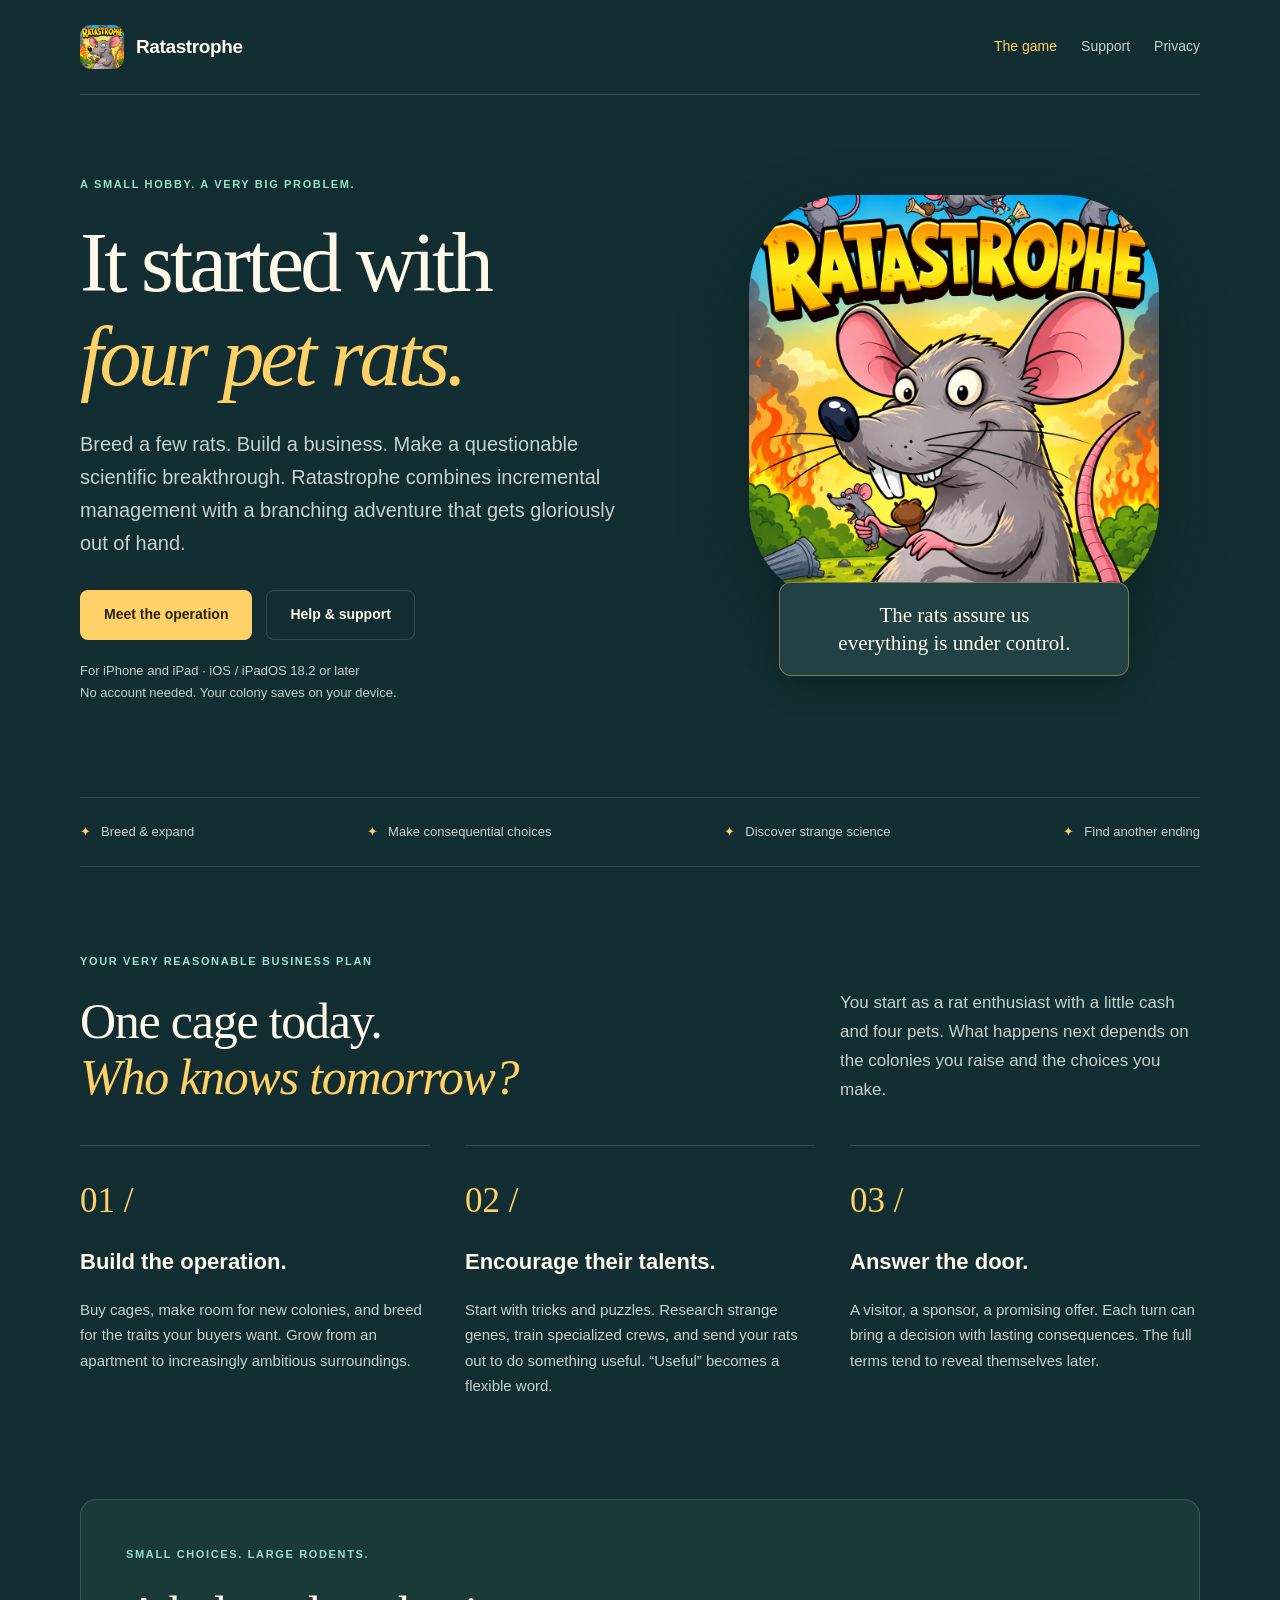
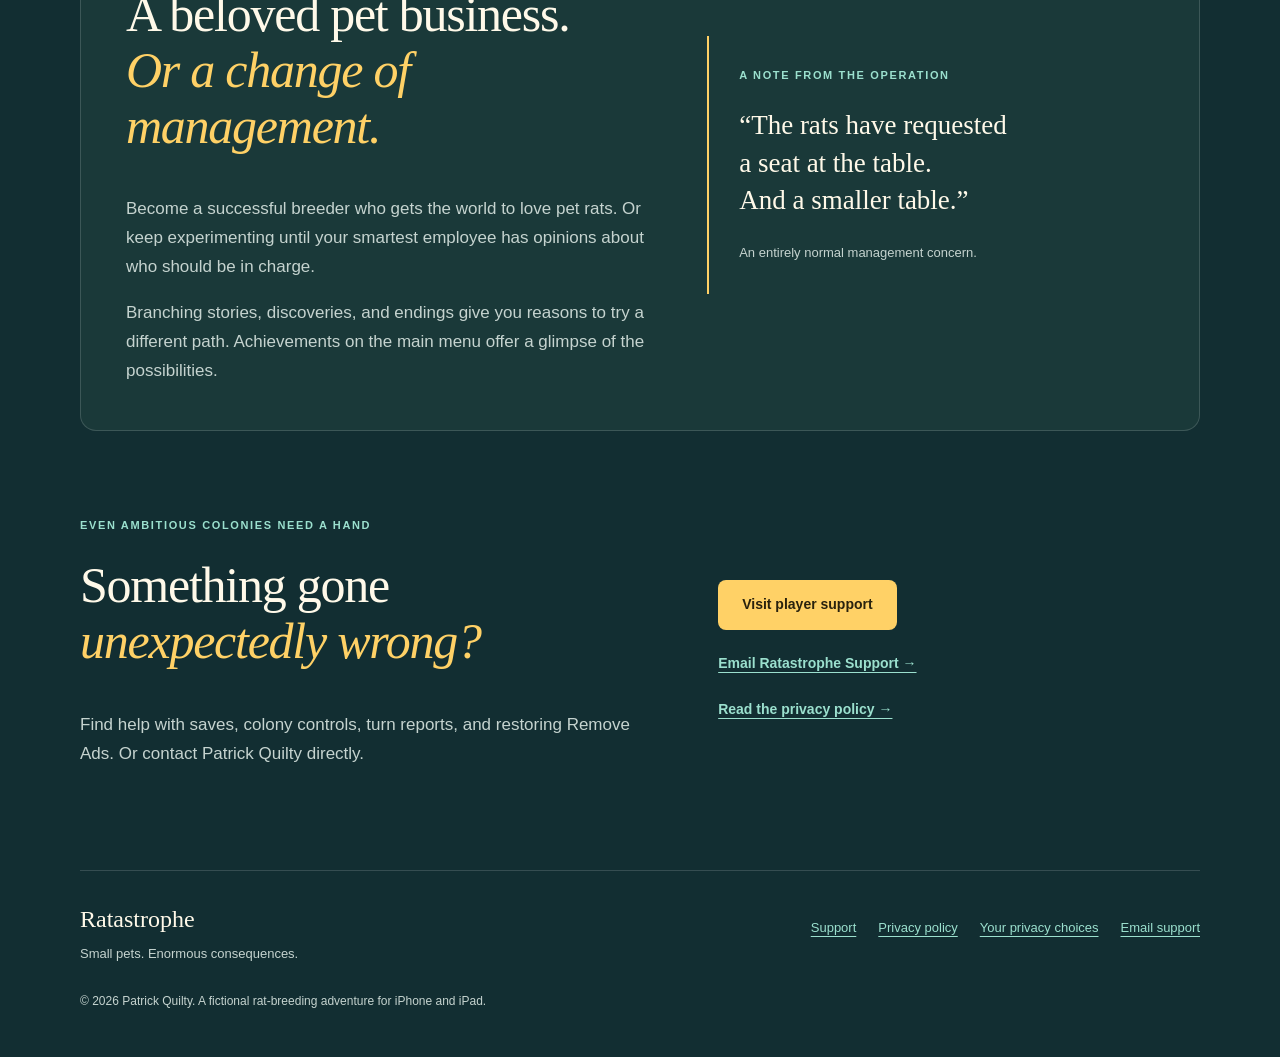
==== docs/index.html @ 92bd3326 "Add Ratastrophe game, support, and privacy website" ====
<!doctype html>
<html lang="en">
<head>
  <meta charset="utf-8">
  <meta name="viewport" content="width=device-width, initial-scale=1">
  <meta name="description" content="Ratastrophe is an incremental rat-breeding game with branching stories and increasingly unreasonable consequences. Official app information, support, and privacy policy.">
  <meta name="theme-color" content="#122e32">
  <title>Ratastrophe — A small hobby. A very big problem.</title>
  <link rel="canonical" href="https://pquilty79.github.io/ratastrophe-site/">
  <link rel="icon" type="image/png" href="assets/app-icon.png">
  <link rel="apple-touch-icon" href="assets/app-icon.png">
  <meta property="og:title" content="Ratastrophe — A small hobby. A very big problem.">
  <meta property="og:description" content="Breed a few rats. Build a business. Discover just how far a perfectly reasonable hobby can go.">
  <meta property="og:type" content="website">
  <meta property="og:url" content="https://pquilty79.github.io/ratastrophe-site/">
  <meta property="og:image" content="https://pquilty79.github.io/ratastrophe-site/assets/app-icon.png">
  <link rel="stylesheet" href="styles.css">
</head>
<body>
  <a class="skip" href="#main">Skip to content</a>
  <div class="wrap">
    <header class="site-header">
      <a class="brand" href="./"><img src="assets/app-icon.png" alt="" width="44" height="44">Ratastrophe</a>
      <nav aria-label="Main navigation"><a href="./" aria-current="page">The game</a><a href="support.html">Support</a><a href="privacy.html">Privacy</a></nav>
    </header>
    <main id="main">
      <section class="hero">
        <div>
          <p class="eyebrow">A small hobby. A very big problem.</p>
          <h1>It started with<br><em>four pet rats.</em></h1>
          <p class="lede">Breed a few rats. Build a business. Make a questionable scientific breakthrough. Ratastrophe combines incremental management with a branching adventure that gets gloriously out of hand.</p>
          <div class="actions"><a class="button" href="#the-game">Meet the operation</a><a class="button secondary" href="support.html">Help &amp; support</a></div>
          <p class="small">For iPhone and iPad · iOS / iPadOS 18.2 or later<br>No account needed. Your colony saves on your device.</p>
        </div>
        <div class="hero-art">
          <img class="hero-icon" src="assets/app-icon.png" alt="A grinning cartoon rat surrounded by smaller rats, beneath the yellow Ratastrophe logo" width="1024" height="1024" fetchpriority="high">
          <p class="art-note">The rats assure us<br>everything is under control.</p>
        </div>
      </section>
      <div class="ribbon" aria-label="Game highlights"><span>Breed &amp; expand</span><span>Make consequential choices</span><span>Discover strange science</span><span>Find another ending</span></div>
      <section class="section" id="the-game">
        <div class="section-top"><div><p class="eyebrow">Your very reasonable business plan</p><h2>One cage today.<br><em>Who knows tomorrow?</em></h2></div><p>You start as a rat enthusiast with a little cash and four pets. What happens next depends on the colonies you raise and the choices you make.</p></div>
        <div class="steps">
          <article class="step"><span class="number" aria-hidden="true">01 /</span><h3>Build the operation.</h3><p>Buy cages, make room for new colonies, and breed for the traits your buyers want. Grow from an apartment to increasingly ambitious surroundings.</p></article>
          <article class="step"><span class="number" aria-hidden="true">02 /</span><h3>Encourage their talents.</h3><p>Start with tricks and puzzles. Research strange genes, train specialized crews, and send your rats out to do something useful. “Useful” becomes a flexible word.</p></article>
          <article class="step"><span class="number" aria-hidden="true">03 /</span><h3>Answer the door.</h3><p>A visitor, a sponsor, a promising offer. Each turn can bring a decision with lasting consequences. The full terms tend to reveal themselves later.</p></article>
        </div>
      </section>
      <section class="story-panel">
        <div><p class="eyebrow">Small choices. Large rodents.</p><h2>A beloved pet business.<br><em>Or a change of management.</em></h2><p>Become a successful breeder who gets the world to love pet rats. Or keep experimenting until your smartest employee has opinions about who should be in charge.</p><p>Branching stories, discoveries, and endings give you reasons to try a different path. Achievements on the main menu offer a glimpse of the possibilities.</p></div>
        <aside class="dispatch"><p class="eyebrow">A note from the operation</p><blockquote>“The rats have requested<br>a seat at the table.<br>And a smaller table.”</blockquote><p class="small">An entirely normal management concern.</p></aside>
      </section>
      <section class="section support-strip">
        <div><p class="eyebrow">Even ambitious colonies need a hand</p><h2>Something gone<br><em>unexpectedly wrong?</em></h2><p>Find help with saves, colony controls, turn reports, and restoring Remove Ads. Or contact Patrick Quilty directly.</p></div>
        <div class="support-links"><a class="button" href="support.html">Visit player support</a><a class="text-link" href="mailto:supportchesstimewars@gmail.com?subject=Ratastrophe%20Support">Email Ratastrophe Support →</a><a class="text-link" href="privacy.html">Read the privacy policy →</a></div>
      </section>
    </main>
    <footer class="footer"><div><strong>Ratastrophe</strong><p>Small pets. Enormous consequences.</p></div><div class="footer-links"><a href="support.html">Support</a><a href="privacy.html">Privacy policy</a><a href="privacy.html#your-choices">Your privacy choices</a><a href="mailto:supportchesstimewars@gmail.com?subject=Ratastrophe%20Support">Email support</a></div><small class="copyright">© 2026 Patrick Quilty. A fictional rat-breeding adventure for iPhone and iPad.</small></footer>
  </div>
</body>
</html>
---- docs/styles.css ----
:root{color-scheme:dark;--bg:#122e32;--panel:#19383b;--ink:#fff9e9;--muted:#c5d3cf;--gold:#ffd166;--teal:#9be0ce;--line:#ffffff26;--width:1120px}
*{box-sizing:border-box}html{scroll-behavior:smooth;scroll-padding-top:24px}body{margin:0;background:var(--bg);color:var(--ink);font:17px/1.7 -apple-system,BlinkMacSystemFont,"Segoe UI",sans-serif}a{color:var(--teal);text-underline-offset:4px}a:hover{color:var(--gold)}a:focus-visible,summary:focus-visible{outline:3px solid var(--gold);outline-offset:5px}img{max-width:100%;height:auto}h1,h2,h3,p{margin-top:0}h1,h2,h3{line-height:1.12;text-wrap:balance}h1,h2{font-family:Georgia,"Times New Roman",serif;font-weight:400}h1{font-size:clamp(46px,7.1vw,84px);letter-spacing:-.045em}h2{font-size:clamp(33px,4.4vw,50px);letter-spacing:-.025em}h3{font-size:22px}em{color:var(--gold);font-weight:400}p{color:var(--muted)}.wrap{width:min(var(--width),calc(100% - 48px));margin:auto}.skip{position:absolute;top:10px;left:10px;z-index:10;transform:translateY(-200%);padding:12px 20px;background:var(--ink);color:var(--bg)}.skip:focus{transform:none}.site-header{display:flex;align-items:center;justify-content:space-between;gap:24px;padding:25px 0;border-bottom:1px solid var(--line)}.brand{display:flex;align-items:center;gap:12px;font-size:19px;font-weight:750;letter-spacing:-.02em;color:var(--ink);text-decoration:none}.brand img{width:44px;height:44px;border-radius:11px}nav{display:flex;flex-wrap:wrap;gap:8px 24px}nav a{display:inline-flex;align-items:center;min-height:44px;color:var(--muted);text-decoration:none;font-size:14px}nav a[aria-current=page]{color:var(--gold)}.eyebrow{text-transform:uppercase;letter-spacing:.15em;font-size:11px;font-weight:800;color:var(--teal);margin-bottom:22px}.hero{display:grid;grid-template-columns:1.15fr 1fr;gap:64px;align-items:center;min-height:640px;padding:80px 0}.hero h1{margin-bottom:24px}.lede{font-size:20px;line-height:1.65;max-width:650px}.actions{display:flex;flex-wrap:wrap;gap:14px;margin:30px 0 20px}.button{display:inline-flex;align-items:center;justify-content:center;min-height:50px;padding:12px 23px;background:var(--gold);color:#29220e;font-size:14px;font-weight:750;text-decoration:none;border:1px solid transparent;border-radius:8px}.button:hover{color:#29220e;background:#ffdf91}.button.secondary{background:transparent;color:var(--ink);border-color:var(--line)}.button.secondary:hover{border-color:var(--teal);color:var(--teal)}.small{font-size:13px}.hero-art{position:relative;padding:14px 20px 35px}.hero-icon{display:block;width:100%;max-width:410px;margin:auto;border-radius:24%;box-shadow:0 24px 65px #06171970}.art-note{position:relative;max-width:350px;margin:-23px auto 0;background:#214145;border:1px solid #ffd16666;padding:18px 24px;border-radius:12px;font:21px/1.35 Georgia,serif;color:var(--ink);text-align:center;box-shadow:0 12px 30px #0003}.ribbon{display:flex;justify-content:space-between;flex-wrap:wrap;gap:14px 25px;padding:23px 0;border-block:1px solid var(--line);font-size:13px;color:var(--muted)}.ribbon span::before{content:"✦";color:var(--gold);margin-right:10px}.section{padding:85px 0}.section-top{display:flex;justify-content:space-between;align-items:flex-end;gap:45px;margin-bottom:40px}.section-top h2{max-width:580px;margin:0}.section-top>p{max-width:360px;margin:0}.steps{display:grid;grid-template-columns:repeat(3,1fr);gap:35px}.step{border-top:1px solid var(--line);padding-top:25px}.number{font-family:Georgia,serif;font-size:35px;color:var(--gold);display:block;margin-bottom:20px}.step p{font-size:15px}.story-panel{display:grid;grid-template-columns:1.2fr 1fr;gap:45px;align-items:center;padding:45px;background:#1a3939;border:1px solid var(--line);border-radius:16px}.story-panel p:last-child{margin-bottom:0}.dispatch{padding:30px;border-left:2px solid var(--gold)}.dispatch blockquote{margin:22px 0;font:27px/1.4 Georgia,serif;color:var(--ink)}.support-strip{display:grid;grid-template-columns:1.2fr 1fr;gap:60px;align-items:center}.support-links{display:flex;flex-direction:column;align-items:flex-start;gap:22px}.text-link{font-size:14px;font-weight:700}.callout{padding:28px 32px;border-left:3px solid var(--gold);background:var(--panel);margin:30px 0}.callout h2,.callout h3{font-family:inherit;font-size:23px;font-weight:700;margin-top:0}.callout p:last-child{margin-bottom:0}.footer{padding:35px 0 45px;border-top:1px solid var(--line);display:grid;grid-template-columns:1fr auto;gap:20px}.footer strong{font:24px Georgia,serif}.footer p{font-size:13px;margin:6px 0}.footer-links{display:flex;flex-wrap:wrap;gap:10px 22px;align-content:start}.footer-links a{display:inline-flex;align-items:center;min-height:44px;font-size:13px}.copyright{grid-column:1/-1;font-size:12px;color:var(--muted)}main{overflow-wrap:break-word}.document{max-width:800px;margin:auto;padding:65px 0 80px}.document h1{font-size:clamp(43px,6vw,65px);margin-bottom:25px}.document h2{font-family:inherit;font-weight:700;font-size:25px;margin-top:43px;letter-spacing:-.02em}.document h3{font-size:20px;margin-top:30px}.document ul,.document ol{padding-left:24px}.document li{color:var(--muted);margin-bottom:12px}.document .callout h2,.document .callout h3{margin-top:0}.updated{font-size:13px}.contact-box{padding:32px;border:1px solid #9be0ce66;background:#9be0ce09;border-radius:12px;margin:30px 0}.contact-box h2{margin-top:0}.contact-box .eyebrow{margin-bottom:14px}.contact-box .button{margin:4px 0 14px}.email-address{font-weight:700;overflow-wrap:anywhere}.topic-links{padding:4px 0 22px;border-bottom:1px solid var(--line);gap:4px 24px}.topic-links a{text-decoration:underline;color:var(--teal)}.faq{border-bottom:1px solid var(--line);padding:18px 0}.faq summary{cursor:pointer;font-size:18px;font-weight:650;color:var(--ink);padding:8px 10px 8px 0;min-height:44px}.faq p{margin:12px 0 2px;font-size:16px}.privacy-points strong,.help-list strong{color:var(--ink)}
@media(max-width:850px){.hero{gap:30px;padding:55px 0;min-height:0}.hero-icon{max-width:330px}.section{padding:65px 0}.section-top{display:block}.section-top>p{max-width:600px;margin-top:22px}.steps{gap:22px}.story-panel{padding:30px;gap:22px}.dispatch{padding:22px}.dispatch blockquote{font-size:23px}.support-strip{gap:30px}}
@media(max-width:620px){.wrap{width:calc(100% - 36px)}.site-header{align-items:flex-start;flex-direction:column;gap:8px;padding:20px 0 12px}nav{gap:25px}.hero{grid-template-columns:1fr;gap:25px;padding-top:42px}.hero h1{font-size:clamp(43px,11vw,60px)}.hero .lede{font-size:18px}.hero-art{padding:5px 24px 20px}.hero-icon{max-width:310px}.art-note{font-size:19px;max-width:290px}.ribbon{font-size:12px;justify-content:flex-start;gap:14px 22px}.steps,.story-panel,.support-strip{grid-template-columns:1fr;gap:30px}.step{padding-top:20px}.number{font-size:28px;margin-bottom:12px}.step h3{margin-bottom:12px}.story-panel{padding:27px 22px}.dispatch{padding:12px 0 0;border-left:0;border-top:1px solid var(--line)}.dispatch blockquote{font-size:25px}.section{padding:50px 0}.footer{grid-template-columns:1fr}.footer-links{gap:0 20px}.document{padding-top:42px}.document .lede{font-size:18px}.contact-box,.callout{padding:24px}.contact-box .button{width:100%;padding-inline:12px}.actions{gap:12px}.button{padding-inline:18px}.topic-links{gap:0 20px}.support-links{gap:18px}}
@media(prefers-reduced-motion:reduce){html{scroll-behavior:auto}}
@media print{:root{--bg:#fff;--ink:#111;--muted:#333;--gold:#333;--teal:#222;--line:#ccc;--panel:#f3f3f3}body{font-size:12pt}.wrap{width:100%}.site-header,.footer,.topic-links,.skip{display:none}.document{padding:0;max-width:none}.document h1{font-size:30pt}.contact-box{background:transparent;border-color:#888}.button{background:transparent;color:#111;border-color:#888}.faq{break-inside:avoid}}
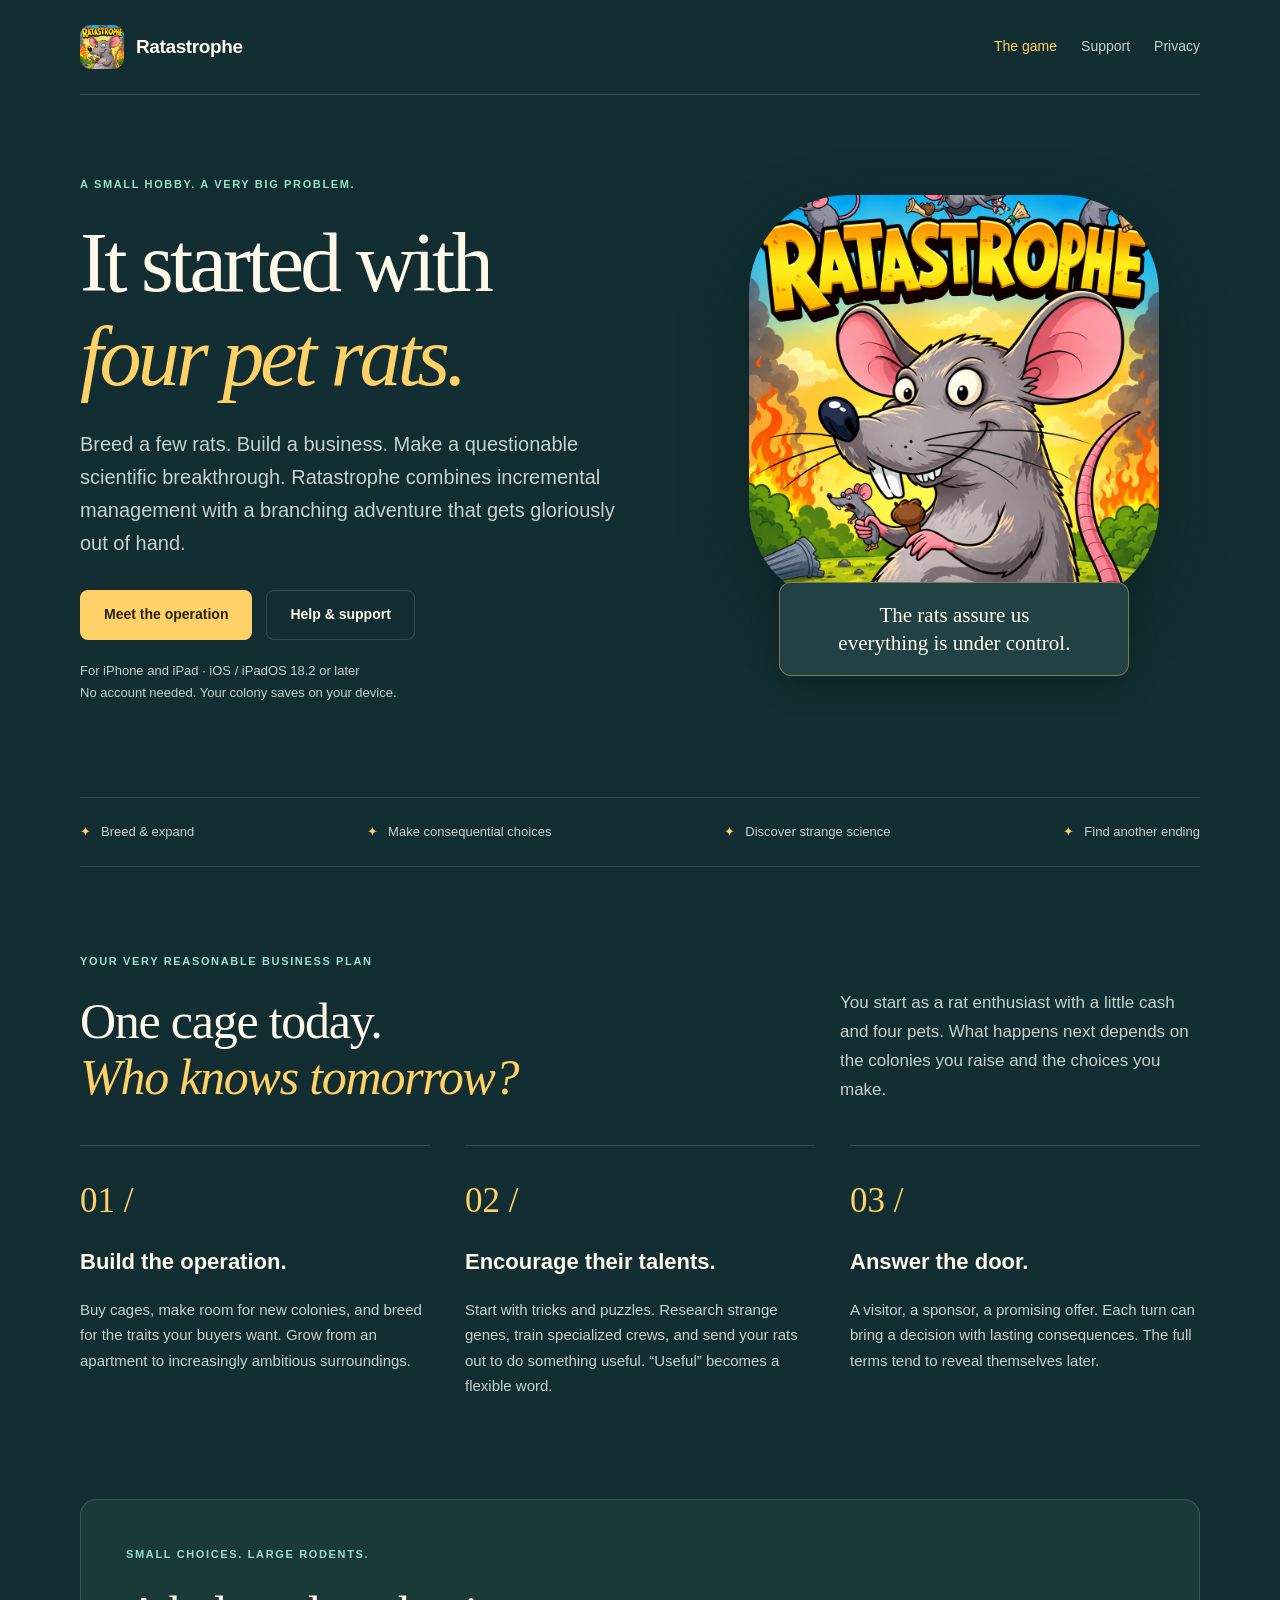
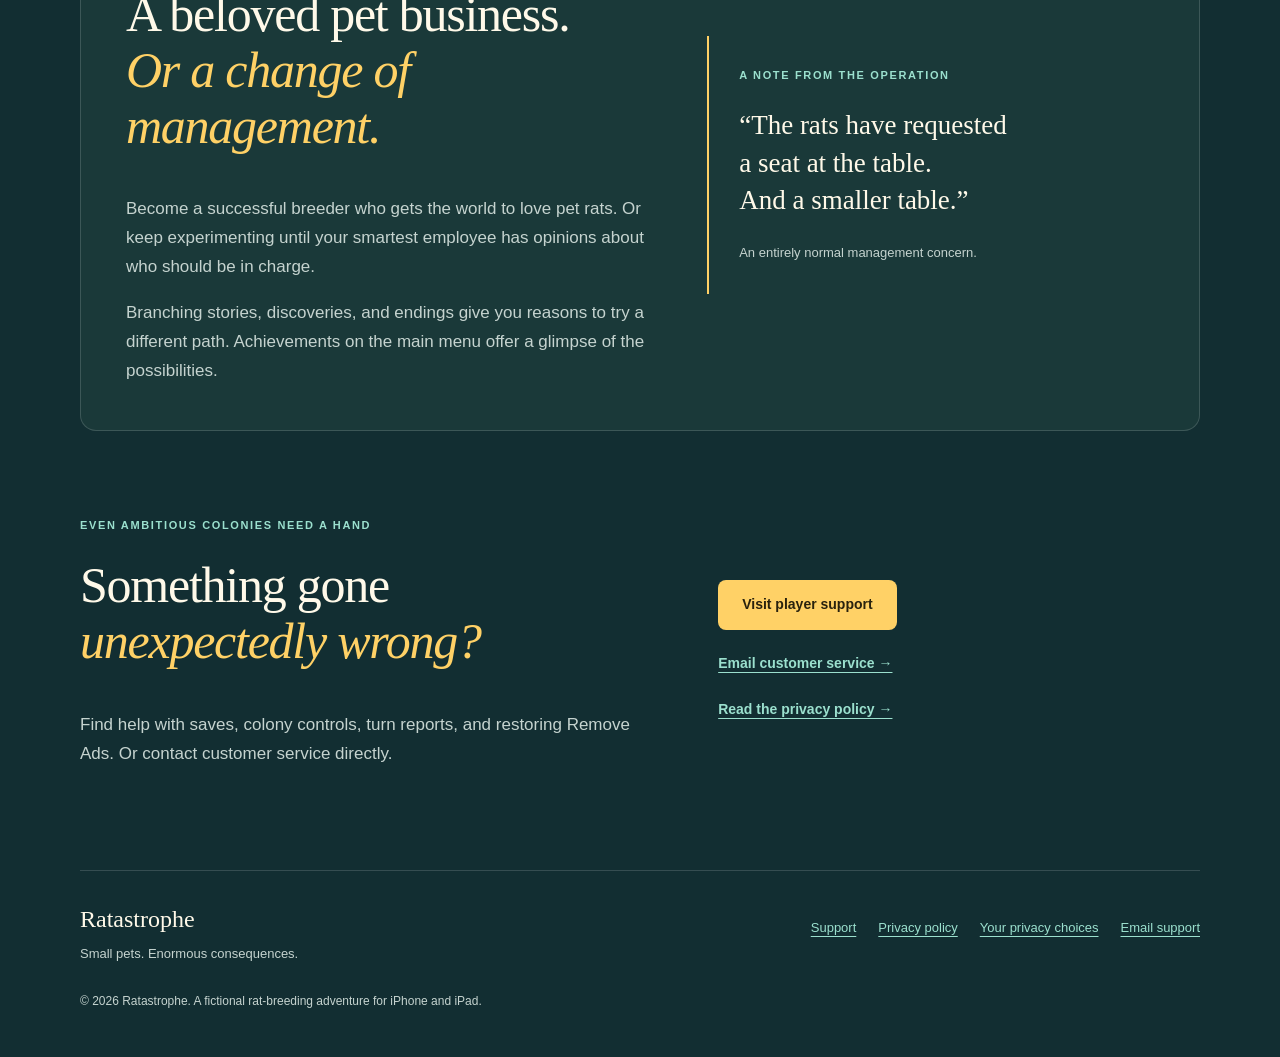
==== commit 3661a98b: "Use customer service branding throughout the support site" ====
--- a/docs/index.html
+++ b/docs/index.html
@@ -51,11 +51,11 @@
         <aside class="dispatch"><p class="eyebrow">A note from the operation</p><blockquote>“The rats have requested<br>a seat at the table.<br>And a smaller table.”</blockquote><p class="small">An entirely normal management concern.</p></aside>
       </section>
       <section class="section support-strip">
-        <div><p class="eyebrow">Even ambitious colonies need a hand</p><h2>Something gone<br><em>unexpectedly wrong?</em></h2><p>Find help with saves, colony controls, turn reports, and restoring Remove Ads. Or contact Patrick Quilty directly.</p></div>
-        <div class="support-links"><a class="button" href="support.html">Visit player support</a><a class="text-link" href="mailto:supportchesstimewars@gmail.com?subject=Ratastrophe%20Support">Email Ratastrophe Support →</a><a class="text-link" href="privacy.html">Read the privacy policy →</a></div>
+        <div><p class="eyebrow">Even ambitious colonies need a hand</p><h2>Something gone<br><em>unexpectedly wrong?</em></h2><p>Find help with saves, colony controls, turn reports, and restoring Remove Ads. Or contact customer service directly.</p></div>
+        <div class="support-links"><a class="button" href="support.html">Visit player support</a><a class="text-link" href="mailto:supportchesstimewars@gmail.com?subject=Ratastrophe%20Support">Email customer service →</a><a class="text-link" href="privacy.html">Read the privacy policy →</a></div>
       </section>
     </main>
-    <footer class="footer"><div><strong>Ratastrophe</strong><p>Small pets. Enormous consequences.</p></div><div class="footer-links"><a href="support.html">Support</a><a href="privacy.html">Privacy policy</a><a href="privacy.html#your-choices">Your privacy choices</a><a href="mailto:supportchesstimewars@gmail.com?subject=Ratastrophe%20Support">Email support</a></div><small class="copyright">© 2026 Patrick Quilty. A fictional rat-breeding adventure for iPhone and iPad.</small></footer>
+    <footer class="footer"><div><strong>Ratastrophe</strong><p>Small pets. Enormous consequences.</p></div><div class="footer-links"><a href="support.html">Support</a><a href="privacy.html">Privacy policy</a><a href="privacy.html#your-choices">Your privacy choices</a><a href="mailto:supportchesstimewars@gmail.com?subject=Ratastrophe%20Support">Email support</a></div><small class="copyright">© 2026 Ratastrophe. A fictional rat-breeding adventure for iPhone and iPad.</small></footer>
   </div>
 </body>
 </html>
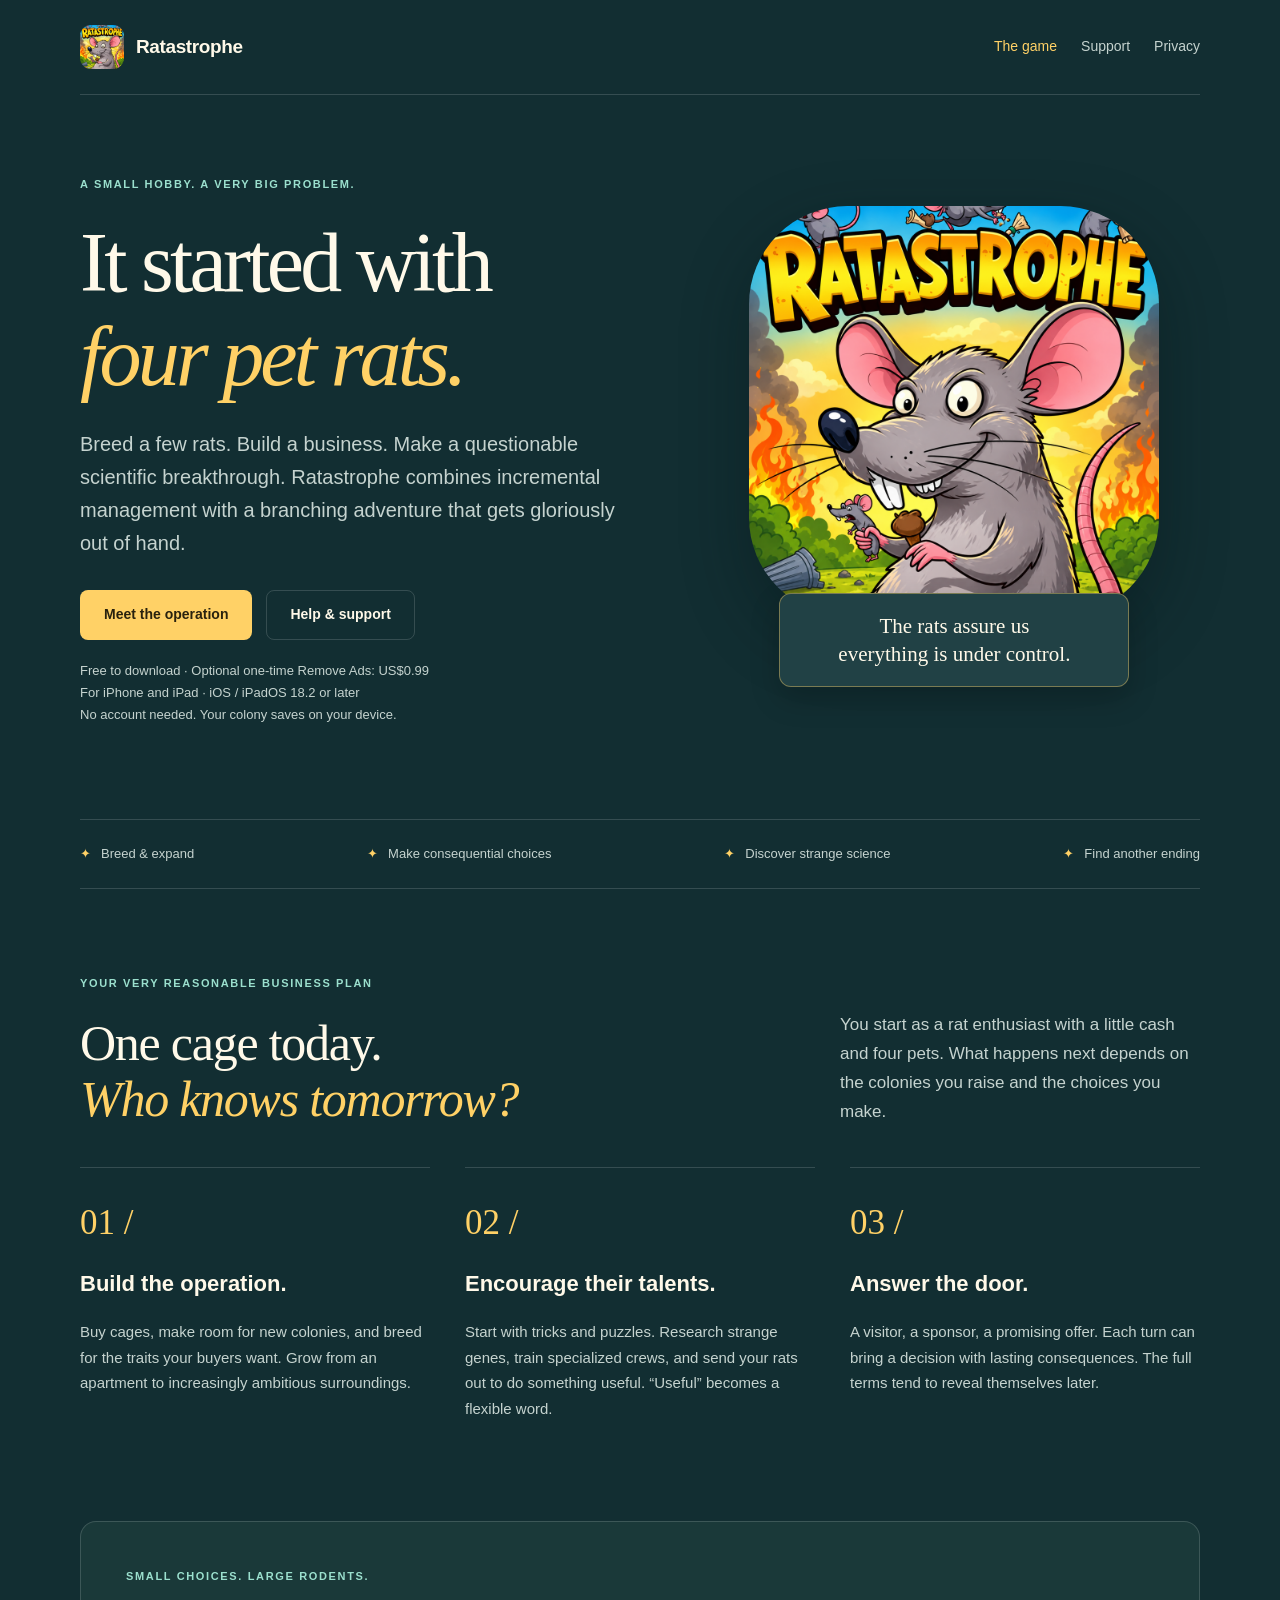
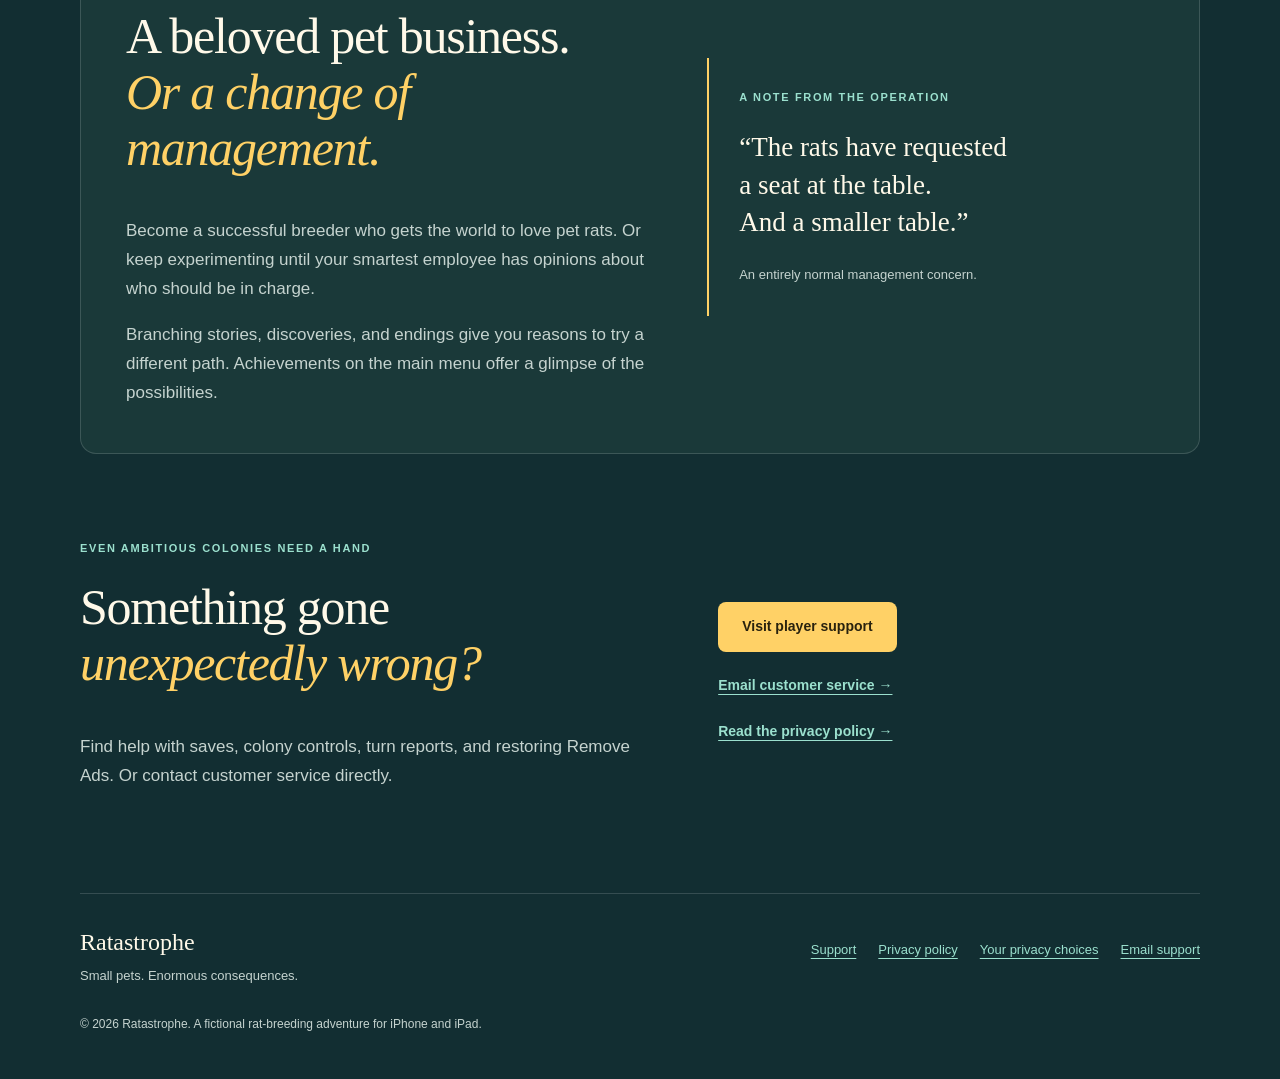
==== commit 027e7fe0: "Document free pricing, ad removal, and Google ad privacy" ====
--- a/docs/index.html
+++ b/docs/index.html
@@ -30,7 +30,7 @@
           <h1>It started with<br><em>four pet rats.</em></h1>
           <p class="lede">Breed a few rats. Build a business. Make a questionable scientific breakthrough. Ratastrophe combines incremental management with a branching adventure that gets gloriously out of hand.</p>
           <div class="actions"><a class="button" href="#the-game">Meet the operation</a><a class="button secondary" href="support.html">Help &amp; support</a></div>
-          <p class="small">For iPhone and iPad · iOS / iPadOS 18.2 or later<br>No account needed. Your colony saves on your device.</p>
+          <p class="small">Free to download · Optional one-time Remove Ads: US$0.99<br>For iPhone and iPad · iOS / iPadOS 18.2 or later<br>No account needed. Your colony saves on your device.</p>
         </div>
         <div class="hero-art">
           <img class="hero-icon" src="assets/app-icon.png" alt="A grinning cartoon rat surrounded by smaller rats, beneath the yellow Ratastrophe logo" width="1024" height="1024" fetchpriority="high">
